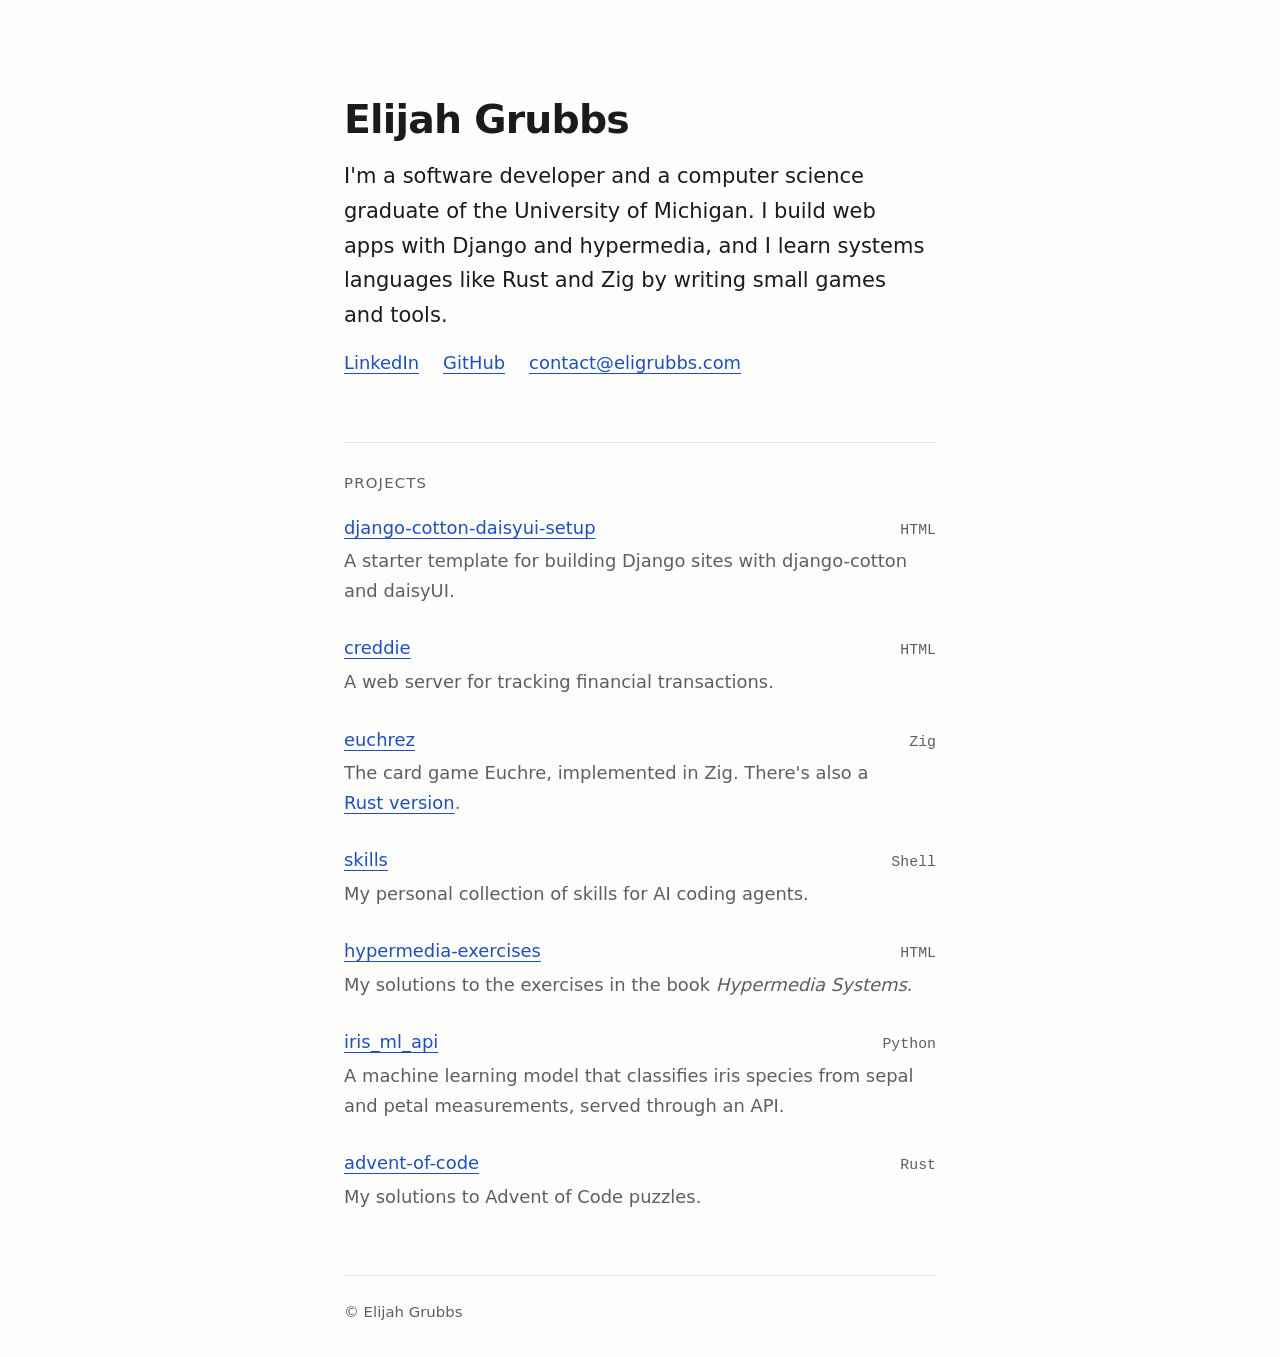
==== index.html @ 7dbeb080 "feat: website redesign." ====
<!doctype html>
<html lang="en">
<head>
  <meta charset="utf-8">
  <meta name="viewport" content="width=device-width, initial-scale=1">
  <title>Elijah Grubbs</title>
  <meta name="description" content="Elijah Grubbs is a software developer and University of Michigan computer science graduate. Projects in Django, Rust, and Zig.">
  <link rel="canonical" href="https://www.eligrubbs.com/">

  <meta name="color-scheme" content="light dark">
  <meta name="theme-color" content="#fdfdfc" media="(prefers-color-scheme: light)">
  <meta name="theme-color" content="#141414" media="(prefers-color-scheme: dark)">

  <meta property="og:type" content="website">
  <meta property="og:url" content="https://www.eligrubbs.com/">
  <meta property="og:title" content="Elijah Grubbs">
  <meta property="og:description" content="Software developer and University of Michigan computer science graduate. Projects in Django, Rust, and Zig.">
  <meta name="twitter:card" content="summary">

  <link rel="icon" href="/favicon.svg" type="image/svg+xml">
  <link rel="icon" href="/favicon.ico" sizes="16x16">
  <link rel="stylesheet" href="/assets/css/style.css">
</head>
<body>
  <a class="skip-link" href="#main">Skip to content</a>

  <div class="page">
    <header class="site-header">
      <h1>Elijah Grubbs</h1>
      <p class="site-header__intro">
        I'm a software developer and a computer science graduate of the
        University of Michigan. I build web apps with Django and
        hypermedia, and I learn systems languages like Rust and Zig by
        writing small games and tools.
      </p>
      <nav aria-label="Elsewhere">
        <ul class="link-list" role="list">
          <li><a href="https://linkedin.com/in/grubbse">LinkedIn</a></li>
          <li><a href="https://github.com/eligrubbs">GitHub</a></li>
          <li><a href="mailto:contact@eligrubbs.com">contact@eligrubbs.com</a></li>
        </ul>
      </nav>
    </header>

    <main id="main">
      <section class="section" aria-labelledby="projects-heading">
        <h2 id="projects-heading">Projects</h2>
        <ul class="project-list" role="list">
          <li class="project">
            <div class="project__header">
              <h3><a href="https://github.com/eligrubbs/django-cotton-daisyui-setup">django-cotton-daisyui-setup</a></h3>
              <span class="tag">HTML</span>
            </div>
            <p class="project__description">A starter template for building Django sites with django-cotton and daisyUI.</p>
          </li>
          <li class="project">
            <div class="project__header">
              <h3><a href="https://github.com/eligrubbs/creddie">creddie</a></h3>
              <span class="tag">HTML</span>
            </div>
            <p class="project__description">A web server for tracking financial transactions.</p>
          </li>
          <li class="project">
            <div class="project__header">
              <h3><a href="https://github.com/eligrubbs/euchrez">euchrez</a></h3>
              <span class="tag">Zig</span>
            </div>
            <p class="project__description">The card game Euchre, implemented in Zig. There's also a <a href="https://github.com/eligrubbs/euchre-rs">Rust version</a>.</p>
          </li>
          <li class="project">
            <div class="project__header">
              <h3><a href="https://github.com/eligrubbs/skills">skills</a></h3>
              <span class="tag">Shell</span>
            </div>
            <p class="project__description">My personal collection of skills for AI coding agents.</p>
          </li>
          <li class="project">
            <div class="project__header">
              <h3><a href="https://github.com/eligrubbs/hypermedia-exercises">hypermedia-exercises</a></h3>
              <span class="tag">HTML</span>
            </div>
            <p class="project__description">My solutions to the exercises in the book <cite>Hypermedia Systems</cite>.</p>
          </li>
          <li class="project">
            <div class="project__header">
              <h3><a href="https://github.com/eligrubbs/iris_ml_api">iris_ml_api</a></h3>
              <span class="tag">Python</span>
            </div>
            <p class="project__description">A machine learning model that classifies iris species from sepal and petal measurements, served through an API.</p>
          </li>
          <li class="project">
            <div class="project__header">
              <h3><a href="https://github.com/eligrubbs/advent-of-code">advent-of-code</a></h3>
              <span class="tag">Rust</span>
            </div>
            <p class="project__description">My solutions to Advent of Code puzzles.</p>
          </li>
        </ul>
      </section>
    </main>

    <footer class="site-footer">
      <p>© Elijah Grubbs</p>
    </footer>
  </div>
</body>
</html>
---- assets/css/style.css ----
/*
 * eligrubbs.com stylesheet
 *
 * Organized as an atomic design system, lowest level first. Cascade layers
 * make the order explicit, so later layers win without specificity fights.
 *
 *   tokens     design decisions as custom properties (color, type, space)
 *   reset      a minimal, modern normalization
 *   base       bare HTML elements, styled only with tokens
 *   atoms      smallest reusable pieces (link, tag, visually-hidden, skip link)
 *   molecules  combinations of atoms (inline link list, project entry)
 *   organisms  page regions (site header, section, project list, footer)
 *   layout     the page frame
 *
 * Components use only tokens, never raw values, so changing the design
 * means editing the tokens layer.
 */

@layer tokens, reset, base, atoms, molecules, organisms, layout;

/* ------------------------------------------------------------------ */
/* Tokens                                                              */
/* ------------------------------------------------------------------ */

@layer tokens {
  :root {
    color-scheme: light dark;

    /* Color: a neutral ramp and one accent. light-dark() switches values
       with the user's OS theme. */
    --color-bg:      light-dark(#fdfdfc, #141414);
    --color-text:    light-dark(#1b1b1b, #e6e6e3);
    --color-muted:   light-dark(#5f5f5b, #a1a19c);
    --color-rule:    light-dark(#e3e3df, #2c2c2a);
    --color-accent:  light-dark(#1f4fbf, #8fb0ff);
    --color-focus:   var(--color-accent);

    /* Typography */
    --font-sans: system-ui, -apple-system, "Segoe UI", Roboto, "Helvetica Neue",
      Arial, sans-serif;
    --font-mono: ui-monospace, "SF Mono", Menlo, Consolas, "Liberation Mono",
      monospace;

    /* Fluid type scale (about 1.2 ratio), clamped between mobile and desktop */
    --text-sm:   clamp(0.875rem, 0.85rem + 0.1vw, 0.9375rem);
    --text-base: clamp(1rem, 0.96rem + 0.2vw, 1.125rem);
    --text-lg:   clamp(1.125rem, 1.05rem + 0.35vw, 1.3125rem);
    --text-xl:   clamp(1.75rem, 1.5rem + 1.2vw, 2.5rem);

    --leading-tight: 1.2;
    --leading-body:  1.65;

    --weight-normal: 400;
    --weight-medium: 500;
    --weight-bold:   650;

    --tracking-caps: 0.08em;

    /* Spacing: a 4px-based scale */
    --space-1: 0.25rem;
    --space-2: 0.5rem;
    --space-3: 0.75rem;
    --space-4: 1rem;
    --space-6: 1.5rem;
    --space-8: 2rem;
    --space-12: 3rem;
    --space-16: 4rem;

    /* Layout */
    --measure: 40rem;          /* comfortable line length for reading */
    --gutter: var(--space-6);

    /* Borders and motion */
    --border-width: 1px;
    --radius-sm: 0.25rem;
    --focus-ring: 2px solid var(--color-focus);
    --focus-offset: 3px;
    --duration-fast: 120ms;
  }
}

/* ------------------------------------------------------------------ */
/* Reset                                                               */
/* ------------------------------------------------------------------ */

@layer reset {
  *,
  *::before,
  *::after {
    box-sizing: border-box;
  }

  * {
    margin: 0;
  }

  html {
    -webkit-text-size-adjust: 100%;
    text-size-adjust: 100%;
  }

  img,
  svg {
    display: block;
    max-width: 100%;
  }

  @media (prefers-reduced-motion: reduce) {
    *,
    *::before,
    *::after {
      transition-duration: 0.01ms !important;
      scroll-behavior: auto !important;
    }
  }
}

/* ------------------------------------------------------------------ */
/* Base: bare elements                                                 */
/* ------------------------------------------------------------------ */

@layer base {
  body {
    background-color: var(--color-bg);
    color: var(--color-text);
    font-family: var(--font-sans);
    font-size: var(--text-base);
    line-height: var(--leading-body);
    text-rendering: optimizeLegibility;
    -webkit-font-smoothing: antialiased;
  }

  h1,
  h2,
  h3 {
    line-height: var(--leading-tight);
    text-wrap: balance;
  }

  h1 {
    font-size: var(--text-xl);
    font-weight: var(--weight-bold);
    letter-spacing: -0.02em;
  }

  /* Section headings are small caps labels, not big type */
  h2 {
    font-size: var(--text-sm);
    font-weight: var(--weight-medium);
    color: var(--color-muted);
    text-transform: uppercase;
    letter-spacing: var(--tracking-caps);
  }

  h3 {
    font-size: var(--text-base);
    font-weight: var(--weight-medium);
  }

  p {
    text-wrap: pretty;
  }

  ul[role="list"] {
    list-style: none;
    padding: 0;
  }

  :focus-visible {
    outline: var(--focus-ring);
    outline-offset: var(--focus-offset);
    border-radius: var(--radius-sm);
  }
}

/* ------------------------------------------------------------------ */
/* Atoms                                                               */
/* ------------------------------------------------------------------ */

@layer atoms {
  /* Links are underlined so they don't depend on color alone */
  a {
    color: var(--color-accent);
    text-decoration-line: underline;
    text-decoration-thickness: var(--border-width);
    text-underline-offset: 0.2em;
    transition: text-decoration-thickness var(--duration-fast) ease;
  }

  a:hover {
    text-decoration-thickness: 2px;
  }

  /* Small monospace label, e.g. a project's language */
  .tag {
    font-family: var(--font-mono);
    font-size: var(--text-sm);
    color: var(--color-muted);
    white-space: nowrap;
  }

  .text-muted {
    color: var(--color-muted);
  }

  .visually-hidden {
    position: absolute;
    width: 1px;
    height: 1px;
    padding: 0;
    margin: -1px;
    overflow: hidden;
    clip-path: inset(50%);
    white-space: nowrap;
    border: 0;
  }

  .skip-link {
    position: absolute;
    top: var(--space-2);
    left: var(--space-2);
    padding: var(--space-2) var(--space-4);
    background: var(--color-bg);
    border: var(--border-width) solid var(--color-rule);
    border-radius: var(--radius-sm);
    transform: translateY(-200%);
  }

  .skip-link:focus-visible {
    transform: none;
  }
}

/* ------------------------------------------------------------------ */
/* Molecules                                                           */
/* ------------------------------------------------------------------ */

@layer molecules {
  /* Horizontal list of links, wraps on small screens */
  .link-list {
    display: flex;
    flex-wrap: wrap;
    gap: var(--space-2) var(--space-6);
  }

  /* One project: name and language on one line, description below */
  .project {
    display: grid;
    gap: var(--space-1);
  }

  .project__header {
    display: flex;
    flex-wrap: wrap;
    align-items: baseline;
    justify-content: space-between;
    gap: var(--space-1) var(--space-4);
  }

  .project__description {
    color: var(--color-muted);
  }
}

/* ------------------------------------------------------------------ */
/* Organisms                                                           */
/* ------------------------------------------------------------------ */

@layer organisms {
  .site-header {
    display: grid;
    gap: var(--space-4);
  }

  .site-header__intro {
    font-size: var(--text-lg);
  }

  .section {
    display: grid;
    gap: var(--space-6);
    padding-block-start: var(--space-8);
    border-block-start: var(--border-width) solid var(--color-rule);
  }

  .project-list {
    display: grid;
    gap: var(--space-8);
  }

  .site-footer {
    padding-block-start: var(--space-6);
    border-block-start: var(--border-width) solid var(--color-rule);
    font-size: var(--text-sm);
    color: var(--color-muted);
  }
}

/* ------------------------------------------------------------------ */
/* Layout                                                              */
/* ------------------------------------------------------------------ */

@layer layout {
  /* Single centered reading column. Regions are spaced evenly. */
  .page {
    display: grid;
    gap: var(--space-12);
    max-width: var(--measure);
    margin-inline: auto;
    padding: var(--space-16) var(--gutter) var(--space-8);
  }

  @media (min-width: 48rem) {
    .page {
      padding-block-start: calc(var(--space-16) * 1.5);
      gap: var(--space-16);
    }
  }
}
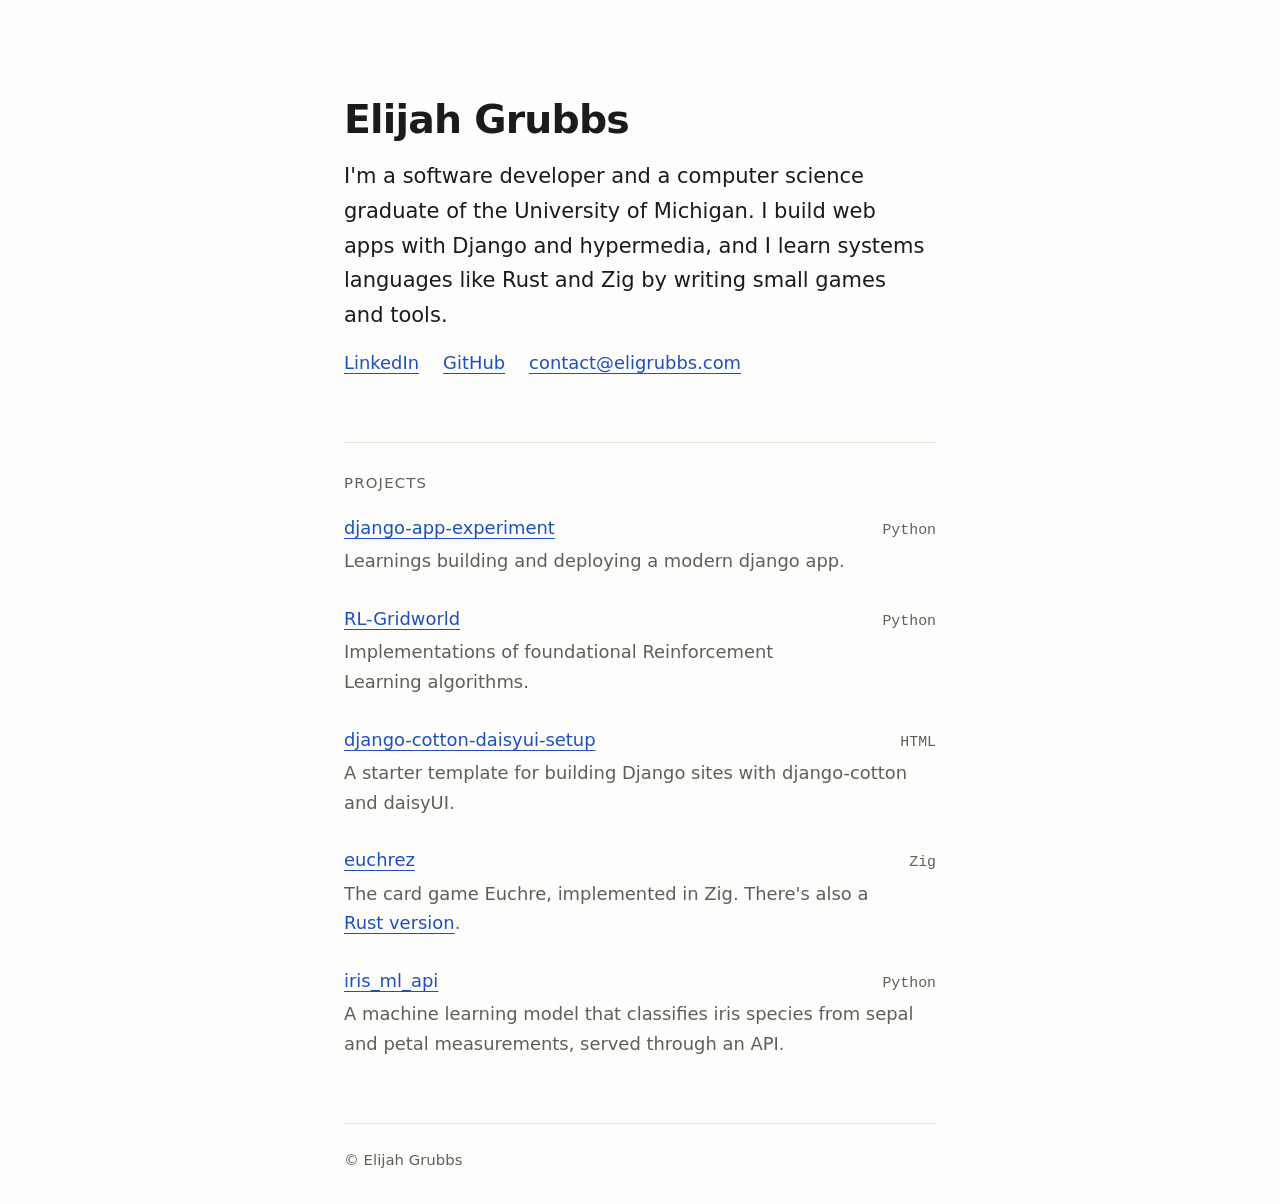
==== commit 68aca90a: "tweak projects." ====
--- a/index.html
+++ b/index.html
@@ -48,17 +48,24 @@
         <ul class="project-list" role="list">
           <li class="project">
             <div class="project__header">
+              <h3><a href="https://github.com/eligrubbs/django-app-experiment/tree/main">django-app-experiment</a></h3>
+              <span class="tag">Python</span>
+            </div>
+            <p class="project__description">Learnings building and deploying a modern django app.</p>
+          </li>
+          <li class="project">
+            <div class="project__header">
+              <h3><a href="https://github.com/eligrubbs/EECS498-008-Room-Gridworld/tree/main">RL-Gridworld</a></h3>
+              <span class="tag">Python</span>
+            </div>
+            <p class="project__description">Implementations of foundational Reinforcement Learning algorithms.</p>
+          </li>
+          <li class="project">
+            <div class="project__header">
               <h3><a href="https://github.com/eligrubbs/django-cotton-daisyui-setup">django-cotton-daisyui-setup</a></h3>
               <span class="tag">HTML</span>
             </div>
             <p class="project__description">A starter template for building Django sites with django-cotton and daisyUI.</p>
-          </li>
-          <li class="project">
-            <div class="project__header">
-              <h3><a href="https://github.com/eligrubbs/creddie">creddie</a></h3>
-              <span class="tag">HTML</span>
-            </div>
-            <p class="project__description">A web server for tracking financial transactions.</p>
           </li>
           <li class="project">
             <div class="project__header">
@@ -69,31 +76,10 @@
           </li>
           <li class="project">
             <div class="project__header">
-              <h3><a href="https://github.com/eligrubbs/skills">skills</a></h3>
-              <span class="tag">Shell</span>
-            </div>
-            <p class="project__description">My personal collection of skills for AI coding agents.</p>
-          </li>
-          <li class="project">
-            <div class="project__header">
-              <h3><a href="https://github.com/eligrubbs/hypermedia-exercises">hypermedia-exercises</a></h3>
-              <span class="tag">HTML</span>
-            </div>
-            <p class="project__description">My solutions to the exercises in the book <cite>Hypermedia Systems</cite>.</p>
-          </li>
-          <li class="project">
-            <div class="project__header">
               <h3><a href="https://github.com/eligrubbs/iris_ml_api">iris_ml_api</a></h3>
               <span class="tag">Python</span>
             </div>
             <p class="project__description">A machine learning model that classifies iris species from sepal and petal measurements, served through an API.</p>
-          </li>
-          <li class="project">
-            <div class="project__header">
-              <h3><a href="https://github.com/eligrubbs/advent-of-code">advent-of-code</a></h3>
-              <span class="tag">Rust</span>
-            </div>
-            <p class="project__description">My solutions to Advent of Code puzzles.</p>
           </li>
         </ul>
       </section>
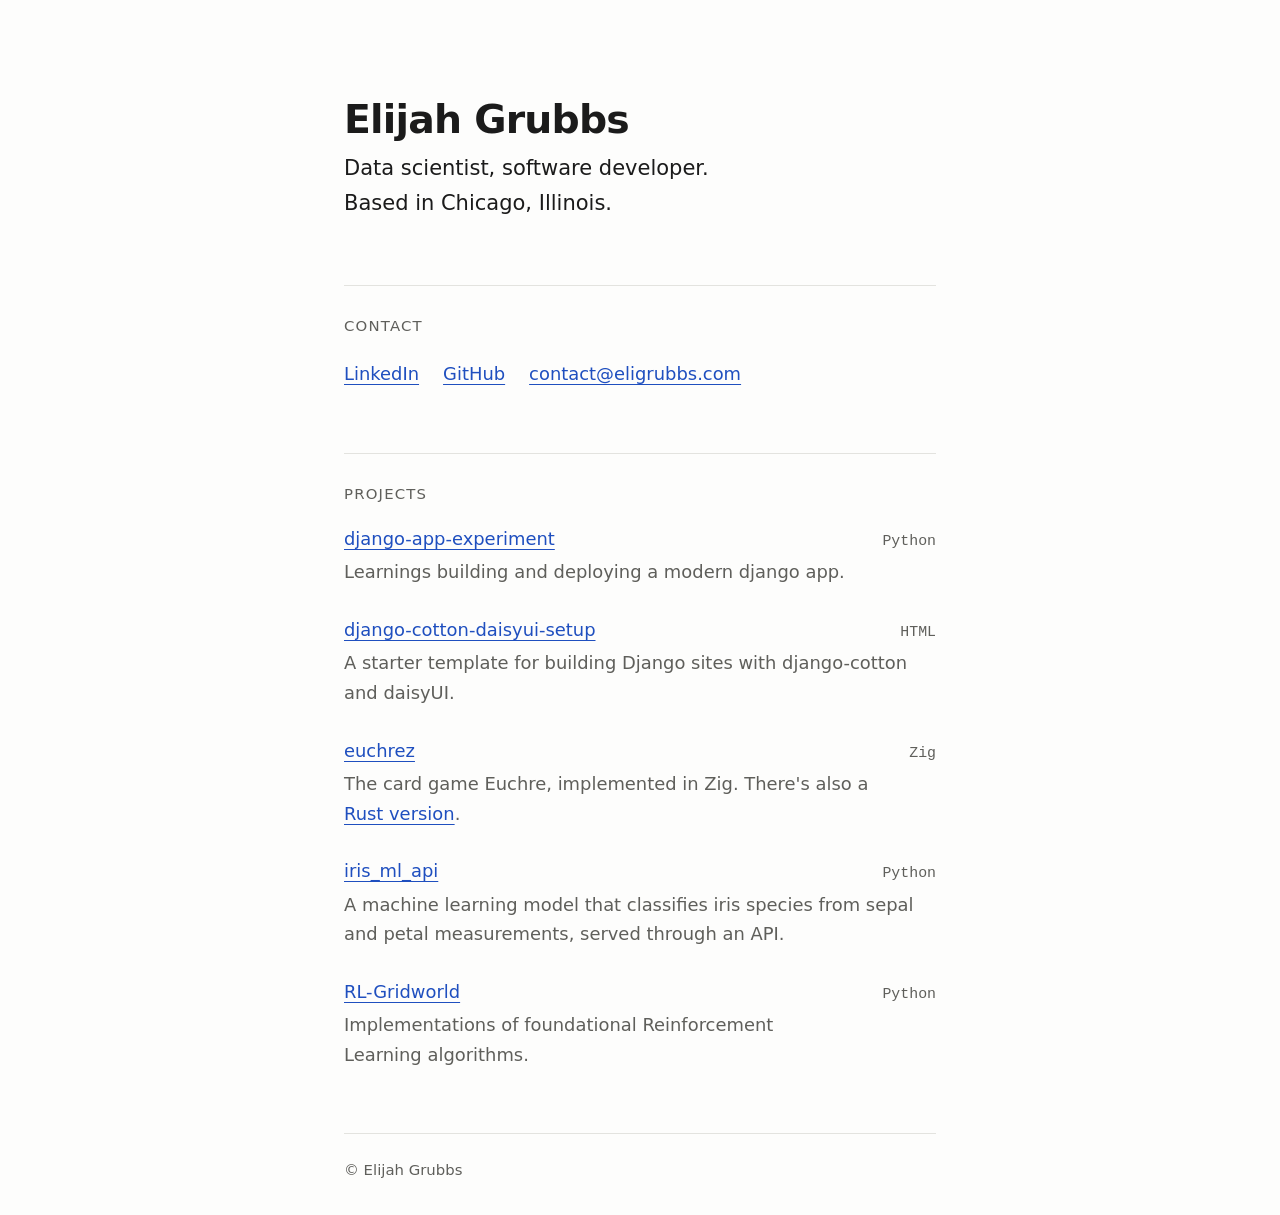
==== commit 1a4f2892: "edit frontpage." ====
--- a/index.html
+++ b/index.html
@@ -28,22 +28,25 @@
     <header class="site-header">
       <h1>Elijah Grubbs</h1>
       <p class="site-header__intro">
-        I'm a software developer and a computer science graduate of the
-        University of Michigan. I build web apps with Django and
-        hypermedia, and I learn systems languages like Rust and Zig by
-        writing small games and tools.
+        Data scientist, software developer.
+        <br>
+        Based in Chicago, Illinois.
       </p>
-      <nav aria-label="Elsewhere">
-        <ul class="link-list" role="list">
-          <li><a href="https://linkedin.com/in/grubbse">LinkedIn</a></li>
-          <li><a href="https://github.com/eligrubbs">GitHub</a></li>
-          <li><a href="mailto:contact@eligrubbs.com">contact@eligrubbs.com</a></li>
-        </ul>
-      </nav>
     </header>
 
     <main id="main">
-      <section class="section" aria-labelledby="projects-heading">
+      <section class="section" id="contact" aria-labelledby="contact-heading">
+        <h2 id="contact-heading">Contact</h2>
+        <address>
+          <ul class="link-list" role="list">
+            <li><a href="https://linkedin.com/in/grubbse">LinkedIn</a></li>
+            <li><a href="https://github.com/eligrubbs">GitHub</a></li>
+            <li><a href="mailto:contact@eligrubbs.com">contact@eligrubbs.com</a></li>
+          </ul>
+        </address>
+      </section>
+
+      <section class="section" id="projects" aria-labelledby="projects-heading">
         <h2 id="projects-heading">Projects</h2>
         <ul class="project-list" role="list">
           <li class="project">
@@ -52,13 +55,6 @@
               <span class="tag">Python</span>
             </div>
             <p class="project__description">Learnings building and deploying a modern django app.</p>
-          </li>
-          <li class="project">
-            <div class="project__header">
-              <h3><a href="https://github.com/eligrubbs/EECS498-008-Room-Gridworld/tree/main">RL-Gridworld</a></h3>
-              <span class="tag">Python</span>
-            </div>
-            <p class="project__description">Implementations of foundational Reinforcement Learning algorithms.</p>
           </li>
           <li class="project">
             <div class="project__header">
@@ -81,6 +77,13 @@
             </div>
             <p class="project__description">A machine learning model that classifies iris species from sepal and petal measurements, served through an API.</p>
           </li>
+          <li class="project">
+            <div class="project__header">
+              <h3><a href="https://github.com/eligrubbs/EECS498-008-Room-Gridworld/tree/main">RL-Gridworld</a></h3>
+              <span class="tag">Python</span>
+            </div>
+            <p class="project__description">Implementations of foundational Reinforcement Learning algorithms.</p>
+          </li>
         </ul>
       </section>
     </main>
--- a/assets/css/style.css
+++ b/assets/css/style.css
@@ -1,22 +1,20 @@
 /*
  * eligrubbs.com stylesheet
  *
- * Organized as an atomic design system, lowest level first. Cascade layers
- * make the order explicit, so later layers win without specificity fights.
+ * Cascade layers make the order explicit, so later layers win without
+ * specificity fights.
  *
- *   tokens     design decisions as custom properties (color, type, space)
- *   reset      a minimal, modern normalization
- *   base       bare HTML elements, styled only with tokens
- *   atoms      smallest reusable pieces (link, tag, visually-hidden, skip link)
- *   molecules  combinations of atoms (inline link list, project entry)
- *   organisms  page regions (site header, section, project list, footer)
- *   layout     the page frame
+ *   tokens      design decisions as custom properties (color, type, space)
+ *   reset       a minimal, modern normalization
+ *   base        bare HTML elements, styled only with tokens
+ *   components  reusable pieces (link list, tag, section, project)
+ *   layout      the page frame
  *
  * Components use only tokens, never raw values, so changing the design
  * means editing the tokens layer.
  */
 
-@layer tokens, reset, base, atoms, molecules, organisms, layout;
+@layer tokens, reset, base, components, layout;
 
 /* ------------------------------------------------------------------ */
 /* Tokens                                                              */
@@ -28,12 +26,11 @@
 
     /* Color: a neutral ramp and one accent. light-dark() switches values
        with the user's OS theme. */
-    --color-bg:      light-dark(#fdfdfc, #141414);
-    --color-text:    light-dark(#1b1b1b, #e6e6e3);
-    --color-muted:   light-dark(#5f5f5b, #a1a19c);
-    --color-rule:    light-dark(#e3e3df, #2c2c2a);
-    --color-accent:  light-dark(#1f4fbf, #8fb0ff);
-    --color-focus:   var(--color-accent);
+    --color-bg:     light-dark(#fdfdfc, #141414);
+    --color-text:   light-dark(#1b1b1b, #e6e6e3);
+    --color-muted:  light-dark(#5f5f5b, #a1a19c);
+    --color-rule:   light-dark(#e3e3df, #2c2c2a);
+    --color-accent: light-dark(#1f4fbf, #8fb0ff);
 
     /* Typography */
     --font-sans: system-ui, -apple-system, "Segoe UI", Roboto, "Helvetica Neue",
@@ -50,32 +47,34 @@
     --leading-tight: 1.2;
     --leading-body:  1.65;
 
-    --weight-normal: 400;
     --weight-medium: 500;
     --weight-bold:   650;
 
-    --tracking-caps: 0.08em;
-
     /* Spacing: a 4px-based scale */
-    --space-1: 0.25rem;
-    --space-2: 0.5rem;
-    --space-3: 0.75rem;
-    --space-4: 1rem;
-    --space-6: 1.5rem;
-    --space-8: 2rem;
+    --space-1:  0.25rem;
+    --space-2:  0.5rem;
+    --space-4:  1rem;
+    --space-6:  1.5rem;
+    --space-8:  2rem;
     --space-12: 3rem;
     --space-16: 4rem;
 
     /* Layout */
-    --measure: 40rem;          /* comfortable line length for reading */
+    --measure: 40rem;              /* comfortable line length for reading */
     --gutter: var(--space-6);
-
-    /* Borders and motion */
-    --border-width: 1px;
+    --region-gap: var(--space-12); /* between header, sections and footer */
+
+    /* Borders, focus and motion */
+    --rule: 1px solid var(--color-rule);
     --radius-sm: 0.25rem;
-    --focus-ring: 2px solid var(--color-focus);
-    --focus-offset: 3px;
+    --focus-ring: 2px solid var(--color-accent);
     --duration-fast: 120ms;
+  }
+
+  @media (min-width: 48rem) {
+    :root {
+      --region-gap: var(--space-16);
+    }
   }
 }
 
@@ -88,15 +87,18 @@
   *::before,
   *::after {
     box-sizing: border-box;
-  }
-
-  * {
     margin: 0;
   }
 
   html {
     -webkit-text-size-adjust: 100%;
     text-size-adjust: 100%;
+  }
+
+  @media (prefers-reduced-motion: no-preference) {
+    html {
+      scroll-behavior: smooth;
+    }
   }
 
   img,
@@ -126,7 +128,6 @@
     font-family: var(--font-sans);
     font-size: var(--text-base);
     line-height: var(--leading-body);
-    text-rendering: optimizeLegibility;
     -webkit-font-smoothing: antialiased;
   }
 
@@ -149,7 +150,7 @@
     font-weight: var(--weight-medium);
     color: var(--color-muted);
     text-transform: uppercase;
-    letter-spacing: var(--tracking-caps);
+    letter-spacing: 0.08em;
   }
 
   h3 {
@@ -157,8 +158,19 @@
     font-weight: var(--weight-medium);
   }
 
+  /* Sections inside <main> get the same spacing as the page's regions,
+     so adding a section needs no new CSS. */
+  main {
+    display: grid;
+    gap: var(--region-gap);
+  }
+
   p {
     text-wrap: pretty;
+  }
+
+  address {
+    font-style: normal;
   }
 
   ul[role="list"] {
@@ -166,29 +178,43 @@
     padding: 0;
   }
 
-  :focus-visible {
-    outline: var(--focus-ring);
-    outline-offset: var(--focus-offset);
-    border-radius: var(--radius-sm);
-  }
-}
-
-/* ------------------------------------------------------------------ */
-/* Atoms                                                               */
-/* ------------------------------------------------------------------ */
-
-@layer atoms {
   /* Links are underlined so they don't depend on color alone */
   a {
     color: var(--color-accent);
-    text-decoration-line: underline;
-    text-decoration-thickness: var(--border-width);
+    text-decoration-thickness: 1px;
     text-underline-offset: 0.2em;
     transition: text-decoration-thickness var(--duration-fast) ease;
   }
 
   a:hover {
     text-decoration-thickness: 2px;
+  }
+
+  :focus-visible {
+    outline: var(--focus-ring);
+    outline-offset: 3px;
+    border-radius: var(--radius-sm);
+  }
+}
+
+/* ------------------------------------------------------------------ */
+/* Components                                                          */
+/* ------------------------------------------------------------------ */
+
+@layer components {
+  .skip-link {
+    position: absolute;
+    top: var(--space-2);
+    left: var(--space-2);
+    padding: var(--space-2) var(--space-4);
+    background: var(--color-bg);
+    border: var(--rule);
+    border-radius: var(--radius-sm);
+    transform: translateY(-200%);
+  }
+
+  .skip-link:focus {
+    transform: none;
   }
 
   /* Small monospace label, e.g. a project's language */
@@ -199,48 +225,34 @@
     white-space: nowrap;
   }
 
-  .text-muted {
-    color: var(--color-muted);
-  }
-
-  .visually-hidden {
-    position: absolute;
-    width: 1px;
-    height: 1px;
-    padding: 0;
-    margin: -1px;
-    overflow: hidden;
-    clip-path: inset(50%);
-    white-space: nowrap;
-    border: 0;
-  }
-
-  .skip-link {
-    position: absolute;
-    top: var(--space-2);
-    left: var(--space-2);
-    padding: var(--space-2) var(--space-4);
-    background: var(--color-bg);
-    border: var(--border-width) solid var(--color-rule);
-    border-radius: var(--radius-sm);
-    transform: translateY(-200%);
-  }
-
-  .skip-link:focus-visible {
-    transform: none;
-  }
-}
-
-/* ------------------------------------------------------------------ */
-/* Molecules                                                           */
-/* ------------------------------------------------------------------ */
-
-@layer molecules {
   /* Horizontal list of links, wraps on small screens */
   .link-list {
     display: flex;
     flex-wrap: wrap;
     gap: var(--space-2) var(--space-6);
+  }
+
+  .site-header {
+    display: grid;
+    gap: var(--space-2);
+  }
+
+  .site-header__intro {
+    font-size: var(--text-lg);
+  }
+
+  /* A titled region of the page, separated from the one above by a rule.
+     Every section looks the same: rule, h2 label, then content. */
+  .section {
+    display: grid;
+    gap: var(--space-6);
+    padding-block-start: var(--space-8);
+    border-block-start: var(--rule);
+  }
+
+  .project-list {
+    display: grid;
+    gap: var(--space-8);
   }
 
   /* One project: name and language on one line, description below */
@@ -260,37 +272,10 @@
   .project__description {
     color: var(--color-muted);
   }
-}
-
-/* ------------------------------------------------------------------ */
-/* Organisms                                                           */
-/* ------------------------------------------------------------------ */
-
-@layer organisms {
-  .site-header {
-    display: grid;
-    gap: var(--space-4);
-  }
-
-  .site-header__intro {
-    font-size: var(--text-lg);
-  }
-
-  .section {
-    display: grid;
-    gap: var(--space-6);
-    padding-block-start: var(--space-8);
-    border-block-start: var(--border-width) solid var(--color-rule);
-  }
-
-  .project-list {
-    display: grid;
-    gap: var(--space-8);
-  }
 
   .site-footer {
     padding-block-start: var(--space-6);
-    border-block-start: var(--border-width) solid var(--color-rule);
+    border-block-start: var(--rule);
     font-size: var(--text-sm);
     color: var(--color-muted);
   }
@@ -301,10 +286,10 @@
 /* ------------------------------------------------------------------ */
 
 @layer layout {
-  /* Single centered reading column. Regions are spaced evenly. */
+  /* Single centered reading column. Its regions are spaced evenly. */
   .page {
     display: grid;
-    gap: var(--space-12);
+    gap: var(--region-gap);
     max-width: var(--measure);
     margin-inline: auto;
     padding: var(--space-16) var(--gutter) var(--space-8);
@@ -313,7 +298,6 @@
   @media (min-width: 48rem) {
     .page {
       padding-block-start: calc(var(--space-16) * 1.5);
-      gap: var(--space-16);
     }
   }
 }
